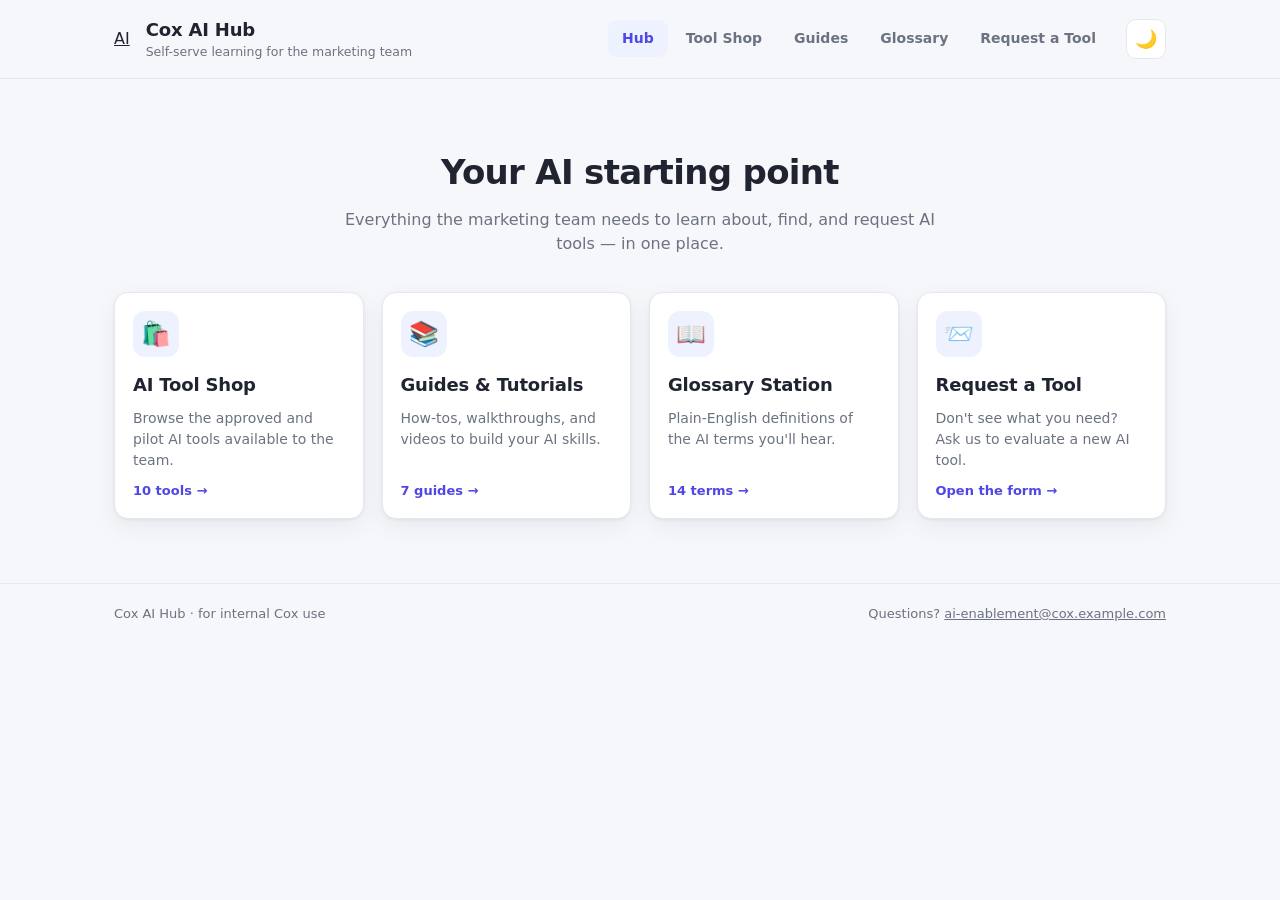
==== cox-ai-hub/index.html @ ba11851f "Add Cox Marketing AI Content Hub Build a dependency-free static content hub for the marketing team's" ====
<!DOCTYPE html>
<html lang="en">
<head>
  <meta charset="UTF-8" />
  <meta name="viewport" content="width=device-width, initial-scale=1.0" />
  <title>Cox AI Hub</title>
  <link rel="stylesheet" href="assets/css/styles.css" />
  <script src="config.js"></script>
</head>
<body>
  <header><div class="header-inner"></div></header>

  <main>
    <section class="hero">
      <h2>Your AI starting point</h2>
      <p>Everything the marketing team needs to learn about, find, and request AI tools — in one place.</p>
    </section>

    <div class="hub-grid" id="hub-grid"></div>
  </main>

  <footer><div class="footer-inner"></div></footer>

  <script src="assets/js/common.js"></script>
  <script src="assets/js/home.js"></script>
</body>
</html>
---- cox-ai-hub/assets/css/styles.css ----
/* ==========================================================================
   Cox AI Content Hub — shared design system
   Harvested and extended from my-bookmarks-app/index.html
   ========================================================================== */

:root {
  --accent: #4f46e5;
  --accent-hover: #4338ca;
  --accent-soft: #eef2ff;
  --bg: #f6f7fb;
  --card: #ffffff;
  --text: #1f2430;
  --muted: #6b7280;
  --border: #e6e8ef;
  --danger: #ef4444;
  --success: #16a34a;
  --warning: #d97706;
  --radius: 14px;
  --shadow: 0 1px 3px rgba(20, 24, 40, .06), 0 8px 24px rgba(20, 24, 40, .06);
  --shadow-hover: 0 4px 12px rgba(20, 24, 40, .10), 0 16px 40px rgba(20, 24, 40, .10);
  --header-bg: rgba(246, 247, 251, .85);
  --max-width: 1100px;
}

:root[data-theme="dark"] {
  --header-bg: rgba(20, 22, 31, .85);
  --accent: #818cf8;
  --accent-hover: #6f7bf5;
  --accent-soft: #2a2d4a;
  --bg: #14161f;
  --card: #1c1f2b;
  --text: #e8eaf2;
  --muted: #9aa0b3;
  --border: #2c3040;
  --danger: #f87171;
  --success: #4ade80;
  --warning: #fbbf24;
  --shadow: 0 1px 3px rgba(0, 0, 0, .4), 0 8px 24px rgba(0, 0, 0, .35);
  --shadow-hover: 0 4px 12px rgba(0, 0, 0, .5), 0 16px 40px rgba(0, 0, 0, .45);
}

* { box-sizing: border-box; }

body {
  margin: 0;
  font-family: system-ui, -apple-system, "Segoe UI", Roboto, Helvetica, Arial, sans-serif;
  background: var(--bg);
  color: var(--text);
  line-height: 1.5;
}

a { color: inherit; }

/* ---------- Header / nav ---------- */
header {
  position: sticky;
  top: 0;
  z-index: 10;
  background: var(--header-bg);
  backdrop-filter: blur(10px);
  border-bottom: 1px solid var(--border);
}

.header-inner {
  max-width: var(--max-width);
  margin: 0 auto;
  padding: 16px 24px;
  display: flex;
  align-items: center;
  gap: 16px;
  flex-wrap: wrap;
}

.brand {
  display: flex;
  align-items: center;
  gap: 12px;
}

.brand .logo {
  width: 38px;
  height: 38px;
  border-radius: 10px;
  background: linear-gradient(135deg, var(--accent), #7c73f7);
  display: grid;
  place-items: center;
  font-size: 20px;
  flex: none;
  color: #fff;
  font-weight: 700;
  text-decoration: none;
}

.brand h1 {
  font-size: 18px;
  margin: 0;
  letter-spacing: -.01em;
}

.brand p {
  margin: 0;
  font-size: 12.5px;
  color: var(--muted);
}

nav.main-nav {
  display: flex;
  gap: 4px;
  flex-wrap: wrap;
  margin-left: auto;
}

nav.main-nav a {
  padding: 8px 14px;
  border-radius: 9px;
  font-size: 14px;
  font-weight: 600;
  text-decoration: none;
  color: var(--muted);
  transition: all .15s;
}

nav.main-nav a:hover { color: var(--accent); background: var(--accent-soft); }
nav.main-nav a.active { color: var(--accent); background: var(--accent-soft); }

.theme-toggle {
  width: 40px;
  height: 40px;
  border: 1px solid var(--border);
  border-radius: 10px;
  background: var(--card);
  font-size: 18px;
  cursor: pointer;
  transition: all .15s;
  flex: none;
}

.theme-toggle:hover { border-color: var(--accent); }

/* ---------- Main / layout ---------- */
main {
  max-width: var(--max-width);
  margin: 0 auto;
  padding: 28px 24px 64px;
}

.page-head { margin-bottom: 22px; }
.page-head h2 {
  font-size: 26px;
  margin: 0 0 6px;
  letter-spacing: -.02em;
}
.page-head p {
  margin: 0;
  color: var(--muted);
  max-width: 64ch;
}

/* ---------- Hero (landing) ---------- */
.hero {
  text-align: center;
  padding: 40px 16px 28px;
}
.hero h2 {
  font-size: 34px;
  margin: 0 0 10px;
  letter-spacing: -.02em;
}
.hero p {
  margin: 0 auto;
  color: var(--muted);
  max-width: 60ch;
  font-size: 16px;
}

/* ---------- Search + filters ---------- */
.controls { margin-bottom: 20px; }

.search-bar {
  position: relative;
  margin-bottom: 16px;
}

.search-bar input {
  width: 100%;
  padding: 11px 13px 11px 40px;
  border: 1px solid var(--border);
  border-radius: 10px;
  background: var(--card);
  font: inherit;
  color: var(--text);
  transition: border-color .15s, box-shadow .15s;
}

.search-bar input:focus {
  outline: none;
  border-color: var(--accent);
  box-shadow: 0 0 0 3px var(--accent-soft);
}

.search-bar svg {
  position: absolute;
  left: 13px;
  top: 50%;
  transform: translateY(-50%);
  color: var(--muted);
}

.filters {
  display: flex;
  flex-wrap: wrap;
  gap: 8px;
}

.filter-group { display: flex; flex-wrap: wrap; gap: 8px; align-items: center; }
.filter-group + .filter-group { margin-top: 8px; }
.filter-label {
  font-size: 12px;
  font-weight: 700;
  text-transform: uppercase;
  letter-spacing: .04em;
  color: var(--muted);
  margin-right: 2px;
}

.chip {
  padding: 7px 15px;
  border: 1px solid var(--border);
  border-radius: 999px;
  background: var(--card);
  color: var(--text);
  font: inherit;
  font-size: 14px;
  cursor: pointer;
  transition: all .15s;
}

.chip:hover { border-color: var(--accent); color: var(--accent); }

.chip.active {
  background: var(--accent);
  border-color: var(--accent);
  color: #fff;
}

.count {
  font-size: 13px;
  color: var(--muted);
  margin: 16px 0 14px;
}

/* ---------- Grid + cards ---------- */
.grid {
  display: grid;
  grid-template-columns: repeat(auto-fill, minmax(280px, 1fr));
  gap: 18px;
}

.card {
  position: relative;
  background: var(--card);
  border: 1px solid var(--border);
  border-radius: var(--radius);
  padding: 18px;
  box-shadow: var(--shadow);
  transition: transform .15s, box-shadow .15s;
  display: flex;
  flex-direction: column;
  gap: 10px;
}

.card:hover {
  transform: translateY(-3px);
  box-shadow: var(--shadow-hover);
}

.card-head {
  display: flex;
  align-items: center;
  gap: 11px;
}

.card-head img {
  width: 28px;
  height: 28px;
  border-radius: 7px;
  flex: none;
  background: var(--accent-soft);
}

.card-icon {
  width: 30px;
  height: 30px;
  border-radius: 8px;
  flex: none;
  display: grid;
  place-items: center;
  background: var(--accent-soft);
  font-size: 17px;
}

.card-title {
  font-weight: 600;
  font-size: 16px;
  text-decoration: none;
  letter-spacing: -.01em;
  overflow: hidden;
  text-overflow: ellipsis;
  white-space: nowrap;
}

.card-title:hover { color: var(--accent); }

.card-url {
  font-size: 12.5px;
  color: var(--muted);
  text-decoration: none;
  overflow: hidden;
  text-overflow: ellipsis;
  white-space: nowrap;
  display: block;
}

.card-url:hover { color: var(--accent); }

.card-notes {
  font-size: 14px;
  color: var(--muted);
  margin: 0;
}

.card-meta {
  display: flex;
  flex-wrap: wrap;
  gap: 6px 14px;
  font-size: 12.5px;
  color: var(--muted);
}
.card-meta strong { color: var(--text); font-weight: 600; }

.badges {
  display: flex;
  flex-wrap: wrap;
  gap: 6px;
  margin-top: auto;
  padding-top: 4px;
}

.badge {
  align-self: flex-start;
  padding: 4px 11px;
  border-radius: 999px;
  background: var(--accent-soft);
  color: var(--accent);
  font-size: 12px;
  font-weight: 600;
}

.badge-status-approved { background: rgba(22, 163, 74, .12); color: var(--success); }
.badge-status-pilot { background: rgba(217, 119, 6, .14); color: var(--warning); }
.badge-status-restricted { background: rgba(239, 68, 68, .12); color: var(--danger); }

/* ---------- Hub landing cards ---------- */
.hub-grid {
  display: grid;
  grid-template-columns: repeat(auto-fit, minmax(240px, 1fr));
  gap: 18px;
  margin-top: 8px;
}

.hub-card {
  text-decoration: none;
  color: inherit;
}
.hub-card .card-icon {
  width: 46px;
  height: 46px;
  font-size: 24px;
  border-radius: 12px;
}
.hub-card h3 { margin: 4px 0 0; font-size: 18px; letter-spacing: -.01em; }
.hub-card p { margin: 0; color: var(--muted); font-size: 14px; }
.hub-card .hub-count {
  margin-top: auto;
  font-size: 13px;
  font-weight: 600;
  color: var(--accent);
}

/* ---------- Glossary ---------- */
.az-bar {
  display: flex;
  flex-wrap: wrap;
  gap: 4px;
  position: sticky;
  top: 76px;
  background: var(--bg);
  padding: 10px 0;
  z-index: 5;
}
.az-bar a {
  min-width: 30px;
  text-align: center;
  padding: 5px 8px;
  border-radius: 8px;
  font-size: 13px;
  font-weight: 600;
  text-decoration: none;
  color: var(--muted);
  border: 1px solid var(--border);
  background: var(--card);
  transition: all .15s;
}
.az-bar a:hover { color: var(--accent); border-color: var(--accent); }
.az-bar a.disabled { opacity: .35; pointer-events: none; }

.glossary-section { margin-top: 18px; scroll-margin-top: 130px; }
.glossary-letter {
  font-size: 20px;
  font-weight: 700;
  color: var(--accent);
  margin: 0 0 10px;
  border-bottom: 2px solid var(--border);
  padding-bottom: 4px;
}
.term-card {
  background: var(--card);
  border: 1px solid var(--border);
  border-radius: var(--radius);
  padding: 16px 18px;
  margin-bottom: 12px;
  box-shadow: var(--shadow);
}
.term-card h4 { margin: 0 0 6px; font-size: 16px; }
.term-card p { margin: 0 0 8px; font-size: 14px; color: var(--text); }
.term-card .see-also {
  font-size: 13px;
  color: var(--muted);
}
.term-card .see-also a { color: var(--accent); text-decoration: none; }
.term-card .see-also a:hover { text-decoration: underline; }

/* ---------- Request form ---------- */
.request-wrap {
  display: grid;
  grid-template-columns: 1fr;
  gap: 20px;
  max-width: 820px;
}
.info-panel {
  background: var(--card);
  border: 1px solid var(--border);
  border-radius: var(--radius);
  padding: 20px 22px;
  box-shadow: var(--shadow);
}
.info-panel h3 { margin: 0 0 10px; font-size: 17px; }
.info-panel ol { margin: 0; padding-left: 20px; color: var(--muted); }
.info-panel ol li { margin-bottom: 6px; }
.form-frame {
  width: 100%;
  min-height: 720px;
  border: 1px solid var(--border);
  border-radius: var(--radius);
  background: var(--card);
  box-shadow: var(--shadow);
}
.form-placeholder {
  border: 2px dashed var(--border);
  border-radius: var(--radius);
  padding: 48px 24px;
  text-align: center;
  color: var(--muted);
}
.btn-primary {
  display: inline-block;
  padding: 11px 20px;
  border: none;
  border-radius: 10px;
  background: var(--accent);
  color: #fff;
  font: inherit;
  font-weight: 600;
  cursor: pointer;
  text-decoration: none;
  white-space: nowrap;
  transition: background .15s, transform .05s;
}
.btn-primary:hover { background: var(--accent-hover); }
.btn-primary:active { transform: translateY(1px); }

/* ---------- Empty / error state ---------- */
.empty {
  text-align: center;
  padding: 64px 24px;
  color: var(--muted);
  grid-column: 1 / -1;
}
.empty .big { font-size: 40px; margin-bottom: 8px; }

/* ---------- Footer ---------- */
footer {
  border-top: 1px solid var(--border);
  color: var(--muted);
  font-size: 13px;
}
footer .footer-inner {
  max-width: var(--max-width);
  margin: 0 auto;
  padding: 20px 24px;
  display: flex;
  justify-content: space-between;
  flex-wrap: wrap;
  gap: 8px;
}

/* ---------- Responsive ---------- */
@media (max-width: 640px) {
  .header-inner, main { padding-left: 16px; padding-right: 16px; }
  nav.main-nav { margin-left: 0; width: 100%; }
  .grid, .hub-grid { grid-template-columns: 1fr; }
  .az-bar { top: 64px; }
}
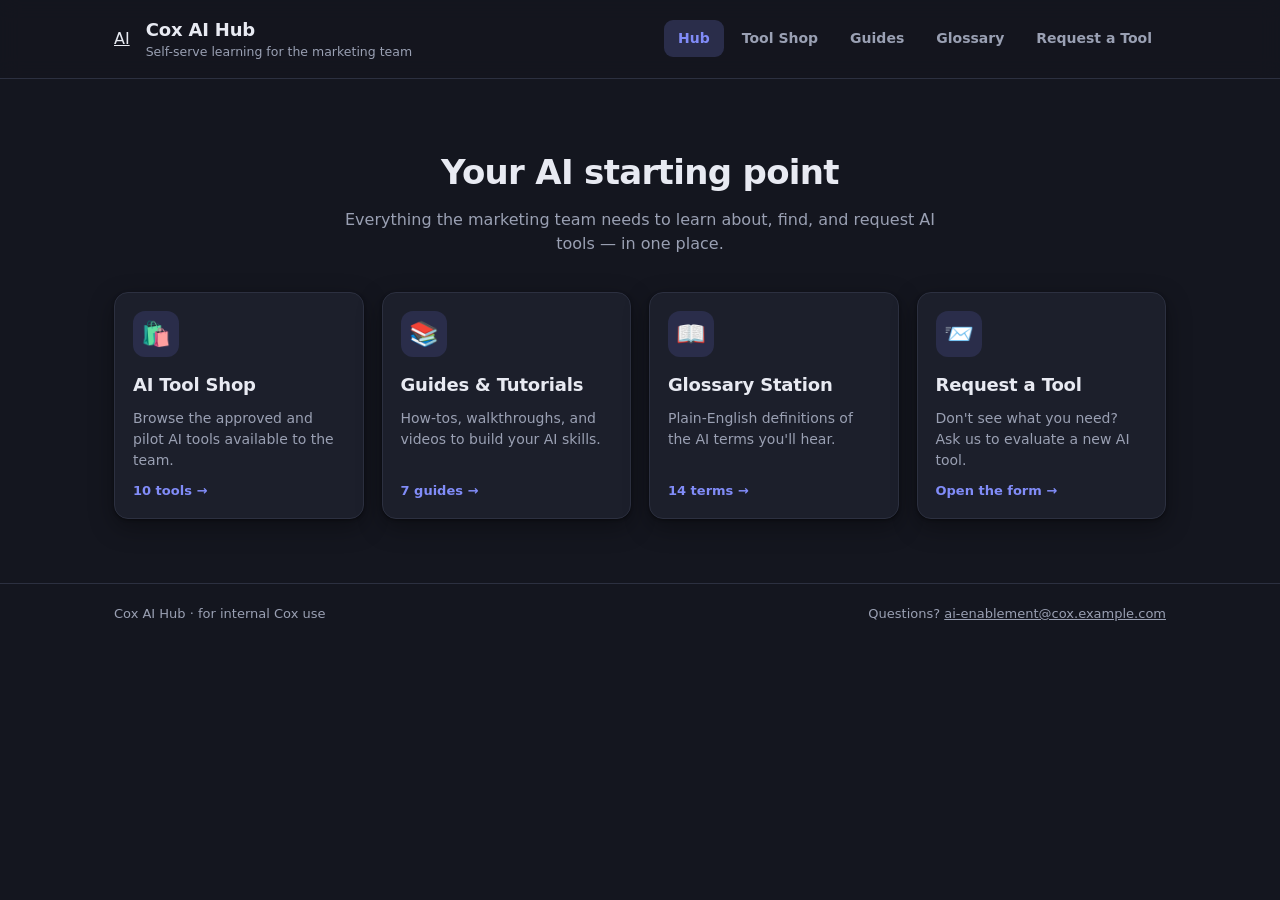
==== commit 83b66699: "Add test comment to top of body in index.html Co-Authored-By: Claude Sonnet 4.6 <noreply@anthropic.c" ====
--- a/cox-ai-hub/index.html
+++ b/cox-ai-hub/index.html
@@ -8,6 +8,7 @@
   <script src="config.js"></script>
 </head>
 <body>
+<!-- THIS IS A TEST -->
   <header><div class="header-inner"></div></header>
 
   <main>
--- a/cox-ai-hub/assets/css/styles.css
+++ b/cox-ai-hub/assets/css/styles.css
@@ -4,25 +4,6 @@
    ========================================================================== */
 
 :root {
-  --accent: #4f46e5;
-  --accent-hover: #4338ca;
-  --accent-soft: #eef2ff;
-  --bg: #f6f7fb;
-  --card: #ffffff;
-  --text: #1f2430;
-  --muted: #6b7280;
-  --border: #e6e8ef;
-  --danger: #ef4444;
-  --success: #16a34a;
-  --warning: #d97706;
-  --radius: 14px;
-  --shadow: 0 1px 3px rgba(20, 24, 40, .06), 0 8px 24px rgba(20, 24, 40, .06);
-  --shadow-hover: 0 4px 12px rgba(20, 24, 40, .10), 0 16px 40px rgba(20, 24, 40, .10);
-  --header-bg: rgba(246, 247, 251, .85);
-  --max-width: 1100px;
-}
-
-:root[data-theme="dark"] {
   --header-bg: rgba(20, 22, 31, .85);
   --accent: #818cf8;
   --accent-hover: #6f7bf5;
@@ -35,8 +16,10 @@
   --danger: #f87171;
   --success: #4ade80;
   --warning: #fbbf24;
+  --radius: 14px;
   --shadow: 0 1px 3px rgba(0, 0, 0, .4), 0 8px 24px rgba(0, 0, 0, .35);
   --shadow-hover: 0 4px 12px rgba(0, 0, 0, .5), 0 16px 40px rgba(0, 0, 0, .45);
+  --max-width: 1100px;
 }
 
 * { box-sizing: border-box; }
@@ -123,19 +106,6 @@
 nav.main-nav a:hover { color: var(--accent); background: var(--accent-soft); }
 nav.main-nav a.active { color: var(--accent); background: var(--accent-soft); }
 
-.theme-toggle {
-  width: 40px;
-  height: 40px;
-  border: 1px solid var(--border);
-  border-radius: 10px;
-  background: var(--card);
-  font-size: 18px;
-  cursor: pointer;
-  transition: all .15s;
-  flex: none;
-}
-
-.theme-toggle:hover { border-color: var(--accent); }
 
 /* ---------- Main / layout ---------- */
 main {
